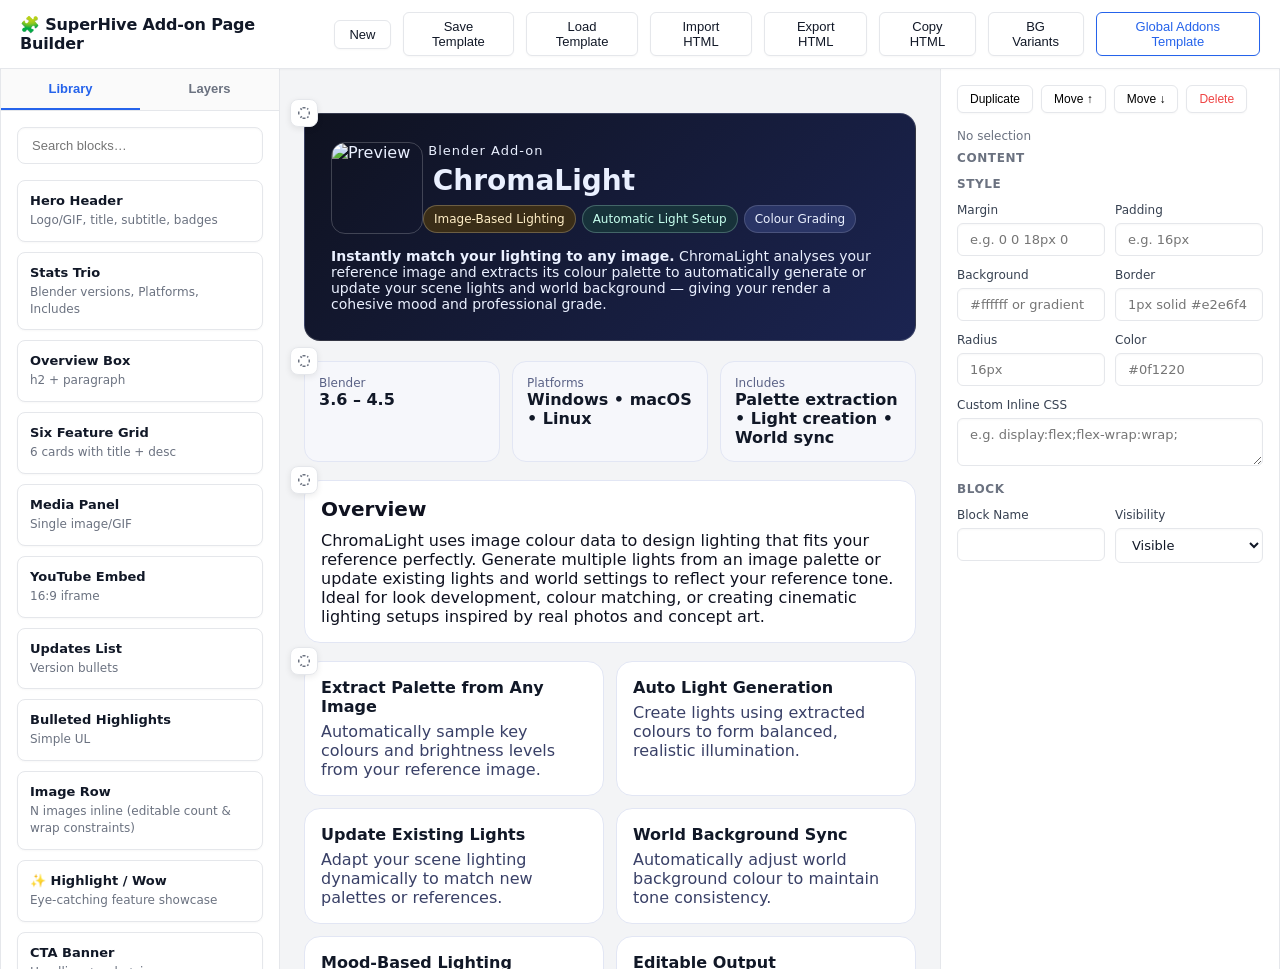
==== index.html @ 7b768a5f "Superhive Page Builder: UI upgrades, drag fixes, and Wow block" ====
<!DOCTYPE html>
<html lang="en">
<head>
  <meta charset="utf-8" />
  <meta name="viewport" content="width=device-width, initial-scale=1" />
  <title>SuperHive Add-on Page Builder</title>
  <link rel="stylesheet" href="styles.css">
</head>
<body>
  <!-- App bar -->
  <header class="appbar">
    <div class="title">🧩 SuperHive Add-on Page Builder</div>
    <div class="spacer"></div>
    <button class="btn" id="btn-new">New</button>
    <button class="btn" id="btn-save">Save Template</button>
    <button class="btn" id="btn-load">Load Template</button>
    <button class="btn" id="btn-import">Import HTML</button>
    <button class="btn" id="btn-export">Export HTML</button>
    <button class="btn" id="btn-copy">Copy HTML</button> 
    <button class="btn" id="btn-bg-variants">BG Variants</button>
    <button class="btn" id="btn-global-addons" style="border-color:var(--accent); color:var(--text);">Global Addons Template</button>
  </header>

  <div class="app">
    <!-- LEFT: Block Library & Layers -->
    <aside class="left col">
      <div class="tabs">
        <button class="tab active" id="tab-lib">Library</button>
        <button class="tab" id="tab-layers">Layers</button>
      </div>
      <div class="library" id="panel-lib">
        <input id="lib-search" class="lib-search" placeholder="Search blocks…"/>
        <div id="lib-list"></div>
      </div>
      <div class="layers hidden" id="panel-layers">
        <div id="layers-list"></div>
      </div>
    </aside>

    <!-- CENTER: Canvas -->
    <main class="center col">
      <div class="canvas-wrap">
        <!-- The builder mounts blocks inside here -->
        <div id="canvas" class="canvas" tabindex="0"></div>
      </div>
    </main>

    <!-- RIGHT: Inspector -->
    <aside class="right col">
      <div class="panel">
        <div class="toolbar">
          <button class="tool" id="btn-dup">Duplicate</button>
          <button class="tool" id="btn-up">Move ↑</button>
          <button class="tool" id="btn-down">Move ↓</button>
          <button class="tool danger" id="btn-del">Delete</button>
        </div>
        <div class="hint" id="sel-path">No selection</div>

        <h3>Content</h3>
        <div id="content-fields"></div>

        <h3>Style</h3>
        <div class="row">
          <div class="field">
            <label>Margin</label>
            <input id="st-margin" placeholder="e.g. 0 0 18px 0"/>
          </div>
          <div class="field">
            <label>Padding</label>
            <input id="st-padding" placeholder="e.g. 16px"/>
          </div>
        </div>
        <div class="row">
          <div class="field">
            <label>Background</label>
            <input id="st-bg" placeholder="#ffffff or gradient"/>
          </div>
          <div class="field">
            <label>Border</label>
            <input id="st-border" placeholder="1px solid #e2e6f4"/>
          </div>
        </div>
        <div class="row">
          <div class="field">
            <label>Radius</label>
            <input id="st-radius" placeholder="16px"/>
          </div>
          <div class="field">
            <label>Color</label>
            <input id="st-color" placeholder="#0f1220"/>
          </div>
        </div>
        <div class="field">
          <label>Custom Inline CSS</label>
          <textarea id="st-inline" placeholder="e.g. display:flex;flex-wrap:wrap;"></textarea>
        </div>

        <h3>Block</h3>
        <div class="row">
          <div class="field">
            <label>Block Name</label>
            <input id="blk-name"/>
          </div>
          <div class="field">
            <label>Visibility</label>
            <select id="blk-visible">
              <option value="">Visible</option>
              <option value="hidden">Hidden</option>
            </select>
          </div>
        </div>
      </div>
    </aside>
  </div>

  <!-- Modals -->
  <div class="modal" id="modal-load">
    <div class="box">
      <h2>Load Template</h2>
      <div class="field">
        <label>Saved templates</label>
        <select id="load-select"></select>
      </div>
      <div class="toolbar">
        <button class="tool" id="load-do">Load from Storage</button>
        <button class="tool" id="load-file-do">Load from JSON File...</button>
        <button class="tool" onclick="closeModal('modal-load')">Close</button>
      </div>
    </div>
  </div>

  <div class="modal" id="modal-save">
    <div class="box">
      <h2>Save Template</h2>
      <div class="field"><label>Name</label><input id="save-name"/></div>
      <div class="toolbar">
        <button class="tool" id="save-do">Save to Storage</button>
        <button class="tool" id="save-file-do">Download to JSON File...</button>
        <button class="tool" onclick="closeModal('modal-save')">Close</button>
      </div>
    </div>
  </div>

  <div class="modal" id="modal-import">
    <div class="box">
      <h2>Import Raw HTML</h2>
      <textarea id="import-html" placeholder="Paste your SuperHive page HTML here…"></textarea>
      <div class="toolbar">
        <button class="tool" id="import-do">Import</button>
        <button class="tool" onclick="closeModal('modal-import')">Close</button>
      </div>
    </div>
  </div>

  <!-- Global Add-ons Template Modal -->
  <div class="modal" id="modal-global-addons">
    <div class="box">
      <h2>Edit Global Add-ons Template</h2>
      <p class="hint" style="margin-bottom:12px;color:var(--accent);">These addons will automatically synchronize to all your saved layouts that use the "More Add-ons Grid" block.</p>
      <div id="global-addons-fields"></div>
      <div class="toolbar" style="margin-top:16px;">
        <button class="tool" id="save-global-addons-do" style="border-color:var(--accent); color:var(--text);">Save Global Addons & Sync</button>
        <button class="tool" id="export-global-addons-btn">Download JSON File...</button>
        <button class="tool" id="import-global-addons-btn">Import JSON File...</button>
        <button class="tool" onclick="closeModal('modal-global-addons')">Close</button>
      </div>
    </div>
  </div>

  <!-- Background Variants Modal -->
  <div class="modal" id="modal-bg">
    <div class="box">
      <h2>Background Variants</h2>
      <div id="bg-variants-grid" class="bg-grid"></div>
      <div class="toolbar">
        <button class="tool" onclick="closeModal('modal-bg')">Close</button>
      </div>
    </div>
  </div>


  <!-- App logic -->
  <script src="app.js" defer></script>
</body>
</html>
---- styles.css ----
/* --- Modern Light App Shell --- */
:root{
  --bg: #f3f4f6;        /* canvas bg */
  --panel: #ffffff;     /* side panels */
  --panel2: #f9fafb;    /* inputs/search bg */
  --text: #111827;      /* dark text */
  --muted: #6b7280;     /* light text */
  --accent: #2563eb;    /* blue primary */
  --accent2: #60a5fa;   /* blue light */
  --danger: #ef4444;    /* red */
  --border: #e5e7eb;    /* gray border */
  --paper: #ffffff;
  --maxw: 880px;
}
* { box-sizing: border-box; }
html, body { height: 100%; }
body {
  margin: 0; background: var(--bg);
  color: var(--text); font-family: ui-sans-serif, system-ui, -apple-system, Segoe UI, sans-serif;
}
.app { display: grid; grid-template-columns: 280px 1fr 340px; gap: 0; height: 100vh; }
.col { overflow: auto; }
.left, .right { background: var(--panel); border-right: 1px solid var(--border); border-left: 1px solid var(--border); }
header.appbar {
  grid-column: 1 / 4;
  background: #ffffff;
  border-bottom: 1px solid var(--border);
  padding: 12px 20px;
  display: flex; align-items: center; gap: 12px;
  box-shadow: 0 1px 2px rgba(0,0,0,0.03);
  position: relative; z-index: 10;
}
header.appbar .title { font-weight: 700; color: #111827; font-size: 16px; letter-spacing: -0.01em; }
header.appbar .spacer { flex: 1 1 auto; }
header.appbar .btn {
  background: #ffffff; color: var(--text); border: 1px solid var(--border);
  border-radius: 6px; padding: 6px 14px; font-weight: 500; font-size: 13px;
  cursor: pointer; box-shadow: 0 1px 2px rgba(0,0,0,0.03); transition: background 0.15s, border-color 0.15s;
}
header.appbar .btn:hover { background: var(--panel2); }
header.appbar #btn-global-addons { border-color: var(--accent) !important; color: var(--accent) !important; }
header.appbar #btn-global-addons:hover { background: #eff6ff; }

/* Slim Scrollbars */
::-webkit-scrollbar { width: 6px; height: 6px; }
::-webkit-scrollbar-track { background: transparent; }
::-webkit-scrollbar-thumb { background: #cbd5e1; border-radius: 3px; }
::-webkit-scrollbar-thumb:hover { background: #94a3b8; }

/* Left Panel Tabs */
.tabs { display: flex; border-bottom: 1px solid var(--border); background: #fafafa; position: sticky; top: 0; z-index: 10; }
.tab { 
  flex: 1; padding: 12px; background: transparent; border: none; border-bottom: 2px solid transparent; 
  color: var(--muted); font-weight: 600; font-size: 13px; cursor: pointer; transition: color 0.15s; 
}
.tab:hover { color: var(--text); }
.tab.active { color: var(--accent); border-bottom-color: var(--accent); }

/* Layers */
.layers { padding: 16px; }
.layer-item { 
  display: flex; align-items: center; justify-content: space-between;
  padding: 8px 10px; background: #ffffff; border: 1px solid var(--border); 
  border-radius: 6px; margin-bottom: 6px; cursor: grab;
  box-shadow: 0 1px 2px rgba(0,0,0,0.02); transition: border-color 0.15s;
}
.layer-item:active { cursor: grabbing; transform: scale(0.98); }
.layer-item:hover { border-color: var(--accent2); }
.layer-item.sel { border-color: var(--accent); box-shadow: 0 0 0 1px var(--accent); }
.layer-info { flex: 1; min-width: 0; margin-right: 8px; pointer-events: none; }
.layer-title { font-size: 13px; font-weight: 600; color: #111827; white-space: nowrap; overflow: hidden; text-overflow: ellipsis; margin-bottom: 2px; }
.layer-type { font-size: 11px; color: var(--muted); }
.layer-actions { display: flex; gap: 4px; z-index: 2; }
.layer-btn { 
  background: transparent; border: none; color: var(--muted); cursor: pointer; 
  padding: 4px 6px; border-radius: 4px; display: flex; align-items: center; justify-content: center;
  font-size: 14px; font-weight: 700; transition: background 0.1s;
}
.layer-btn:hover { background: var(--panel2); color: var(--text); box-shadow: inset 0 0 0 1px var(--border); }
.layer-drop-line { height: 3px; background: var(--accent); margin: 2px 0; border-radius: 2px; }

/* Library */
.library { padding: 16px; }
.lib-search { 
  width: 100%; padding: 10px 14px; border-radius: 8px; border: 1px solid var(--border); 
  background: #ffffff; color: var(--text); margin-bottom: 16px; font-size: 13px;
  box-shadow: inset 0 1px 2px rgba(0,0,0,0.03);
}
.lib-search:focus { outline: 2px solid var(--accent); border-color: transparent; }
.block-card { 
  background: #ffffff; border: 1px solid var(--border); border-radius: 8px; 
  padding: 12px; margin-bottom: 10px; cursor: grab; box-shadow: 0 1px 2px rgba(0,0,0,0.03);
  transition: border-color 0.15s, transform 0.1s;
}
.block-card:active { cursor: grabbing; transform: scale(0.98); }
.block-card:hover { border-color: var(--accent2); }
.block-card h4 { margin: 0 0 4px 0; font-size: 13px; color: #111827; }
.block-card p { margin: 0; color: var(--muted); font-size: 12px; line-height: 1.4; }

/* Canvas */
.canvas-wrap { padding: 24px 24px 120px; }
.canvas { margin: 0 auto; max-width: var(--maxw); outline: 0; position: relative; min-height: 400px; }
.block { position: relative; }
.sel { outline: 2px solid var(--accent); outline-offset: 4px; border-radius: 2px; }
.ghost { opacity: .4; }
.drop-line { height: 4px; background: var(--accent); border-radius: 2px; margin: 10px 0; box-shadow: 0 0 8px rgba(37,99,235,0.4); }

/* Drag handle */
.drag-handle {
  position: absolute; top: -14px; left: -14px;
  width: 28px; height: 28px; display: flex; align-items: center; justify-content: center;
  background: #ffffff; border: 1px solid var(--border); color: var(--muted);
  border-radius: 8px; cursor: grab; user-select: none;
  box-shadow: 0 2px 6px rgba(0,0,0,0.08); z-index: 20; transition: color 0.15s;
}
.drag-handle:hover{ color: var(--accent); }
.drag-handle:active{ cursor: grabbing; transform: scale(.95); }
.drag-handle svg{ width: 18px; height: 18px; }

/* Right inspector */
.panel { padding: 16px; }
.panel h3 { margin: 8px 0 12px; font-size: 12px; color: var(--muted); font-weight: 700; letter-spacing: 0.05em; text-transform: uppercase; }
.field { margin-bottom: 12px; }
.field label { display: block; font-size: 12px; color: #374151; font-weight: 500; margin-bottom: 6px; }
.field input, .field textarea, .field select {
  width: 100%; padding: 8px 12px; background: #ffffff; border: 1px solid var(--border); 
  border-radius: 6px; color: var(--text); font-size: 13px; font-family: inherit;
  box-shadow: inset 0 1px 2px rgba(0,0,0,0.03);
}
.field input:focus, .field textarea:focus { outline: 2px solid var(--accent); border-color: transparent; }
.row { display: flex; gap: 10px; }
.row .field { flex: 1; }
.toolbar { display: flex; gap: 8px; flex-wrap: wrap; margin-bottom: 16px; }
.tool { 
  background: #ffffff; border: 1px solid var(--border); border-radius: 6px; 
  padding: 6px 12px; cursor: pointer; font-size: 12px; font-weight: 500;
  box-shadow: 0 1px 2px rgba(0,0,0,0.03); transition: background 0.15s;
}
.tool:hover { background: var(--panel2); }
.danger { color: var(--danger); }
.danger:hover { background: #fef2f2; border-color: #fecaca; }

/* Small helpers */
.hint { color: var(--muted); font-size: 12px; }
.tag { display: inline-block; padding: 4px 8px; border-radius: 999px; background: #f3f4f6; border: 1px solid #e5e7eb; color: #4b5563; font-size: 11px; }
.hidden { display: none !important; }

/* SuperHive-like primitives reused by blocks */
.sh-container { max-width: var(--maxw); margin: 0 auto; color: #0f1220; line-height: 1.55; }
.sh-card { background: #ffffff; border: 1px solid #e2e6f4; border-radius: 16px; padding: 16px; }
.sh-card-soft { background: #f6f7fb; border: 1px solid #e2e6f4; border-radius: 14px; padding: 14px; }
.sh-hero { background: linear-gradient(135deg,#0f1220,#1b2451); border-radius: 16px; padding: 28px 26px; color: #eaf0ff; border: 1px solid rgba(255,255,255,0.15); }

/* Modal */
.modal { position: fixed; inset: 0; background: rgba(17, 24, 39, 0.6); display: none; align-items: center; justify-content: center; padding: 20px; z-index: 100; backdrop-filter: blur(2px); }
.modal .box { width: min(820px, 96vw); max-height: 85vh; overflow: auto; background: var(--panel); box-shadow: 0 20px 25px -5px rgba(0, 0, 0, 0.1), 0 10px 10px -5px rgba(0, 0, 0, 0.04); border-radius: 12px; padding: 24px; }
.modal .box h2 { margin: 0 0 12px 0; font-size: 18px; color: #111827; }
.modal textarea { width: 100%; min-height: 220px; }

/* BG variants grid */
.bg-grid {
  display: grid;
  grid-template-columns: repeat(auto-fill, minmax(220px, 1fr));
  gap: 12px;
  margin-bottom: 12px;
}
.bg-item {
  border: 1px solid var(--border);
  border-radius: 8px;
  overflow: hidden;
  background: var(--panel);
  box-shadow: 0 1px 2px rgba(0,0,0,0.03);
}
.bg-item .swatch {
  height: 64px;
  border-bottom: 1px solid var(--border);
  box-shadow: inset 0 0 0 1px rgba(0,0,0,0.05); /* inner subtle border */
}
.bg-item .meta {
  padding: 10px; display: flex; flex-direction: column; gap: 8px;
}
.bg-item .title { font-size: 13px; color: #374151; font-weight: 500; }
.bg-item code.code {
  font-family: ui-monospace, SFMono-Regular, Menlo, Consolas, monospace;
  font-size: 11px; color: var(--muted);
  white-space: normal; word-break: break-all;
}
.bg-item .actions { display: flex; gap: 6px; }
.bg-item button {
  cursor: pointer; border-radius: 6px; padding: 6px 10px;
  border: 1px solid var(--border); background: #ffffff; color: #374151; font-size: 12px; font-weight: 500;
  flex: 1; transition: background 0.15s;
}
.bg-item button:hover { background: var(--panel2); }
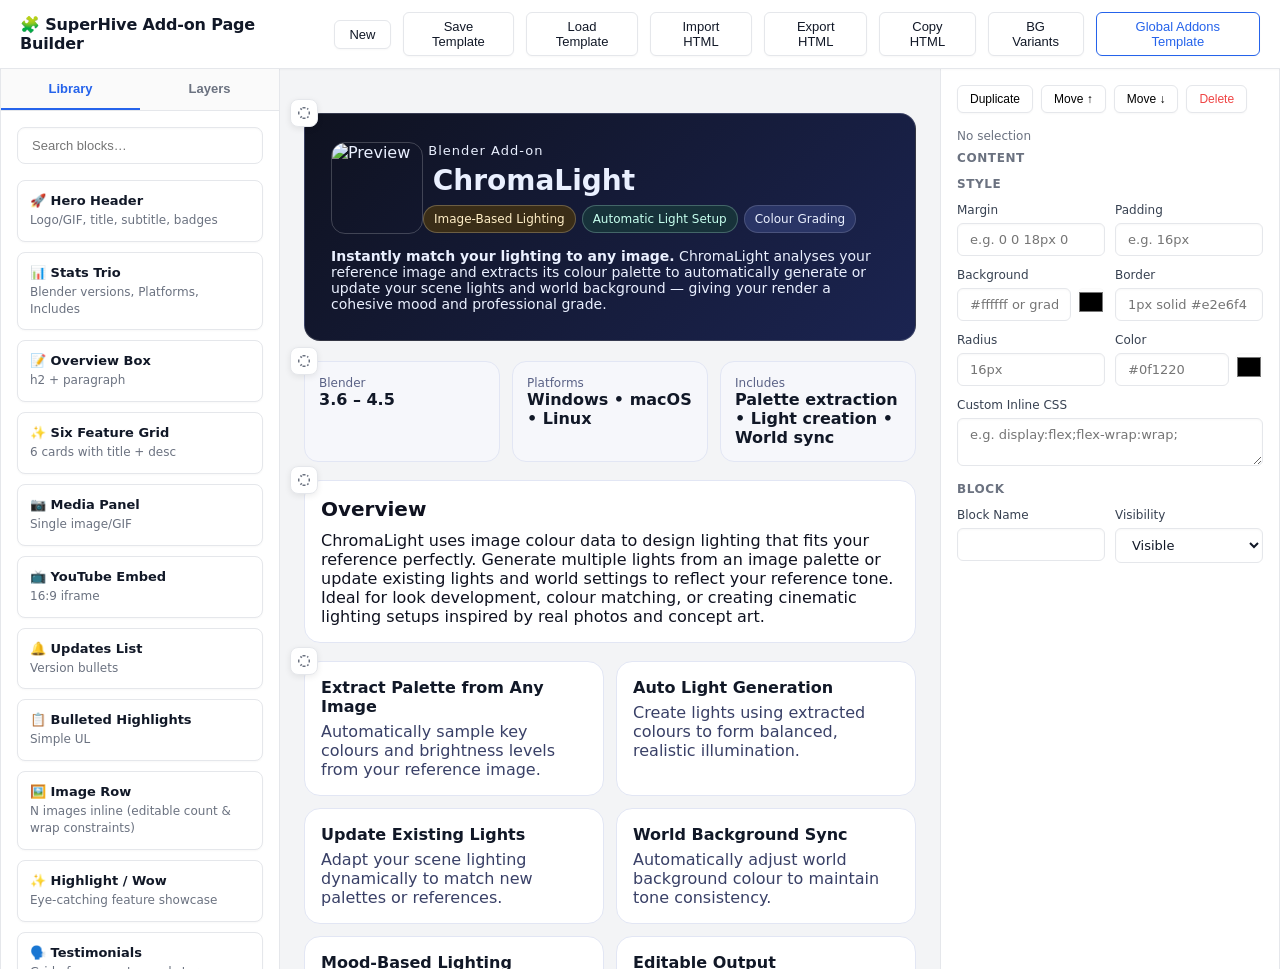
==== commit fdc9a8e3: "Updated more blocks" ====
--- a/index.html
+++ b/index.html
@@ -73,7 +73,10 @@
         <div class="row">
           <div class="field">
             <label>Background</label>
-            <input id="st-bg" placeholder="#ffffff or gradient"/>
+            <div style="display:flex; gap:6px;">
+              <input id="st-bg" placeholder="#ffffff or gradient" style="flex:1;"/>
+              <input type="color" id="st-bg-picker" style="width:28px; height:28px; padding:0; border:none; background:none; cursor:pointer;" />
+            </div>
           </div>
           <div class="field">
             <label>Border</label>
@@ -87,7 +90,10 @@
           </div>
           <div class="field">
             <label>Color</label>
-            <input id="st-color" placeholder="#0f1220"/>
+            <div style="display:flex; gap:6px;">
+              <input id="st-color" placeholder="#0f1220" style="flex:1;"/>
+              <input type="color" id="st-color-picker" style="width:28px; height:28px; padding:0; border:none; background:none; cursor:pointer;" />
+            </div>
           </div>
         </div>
         <div class="field">
